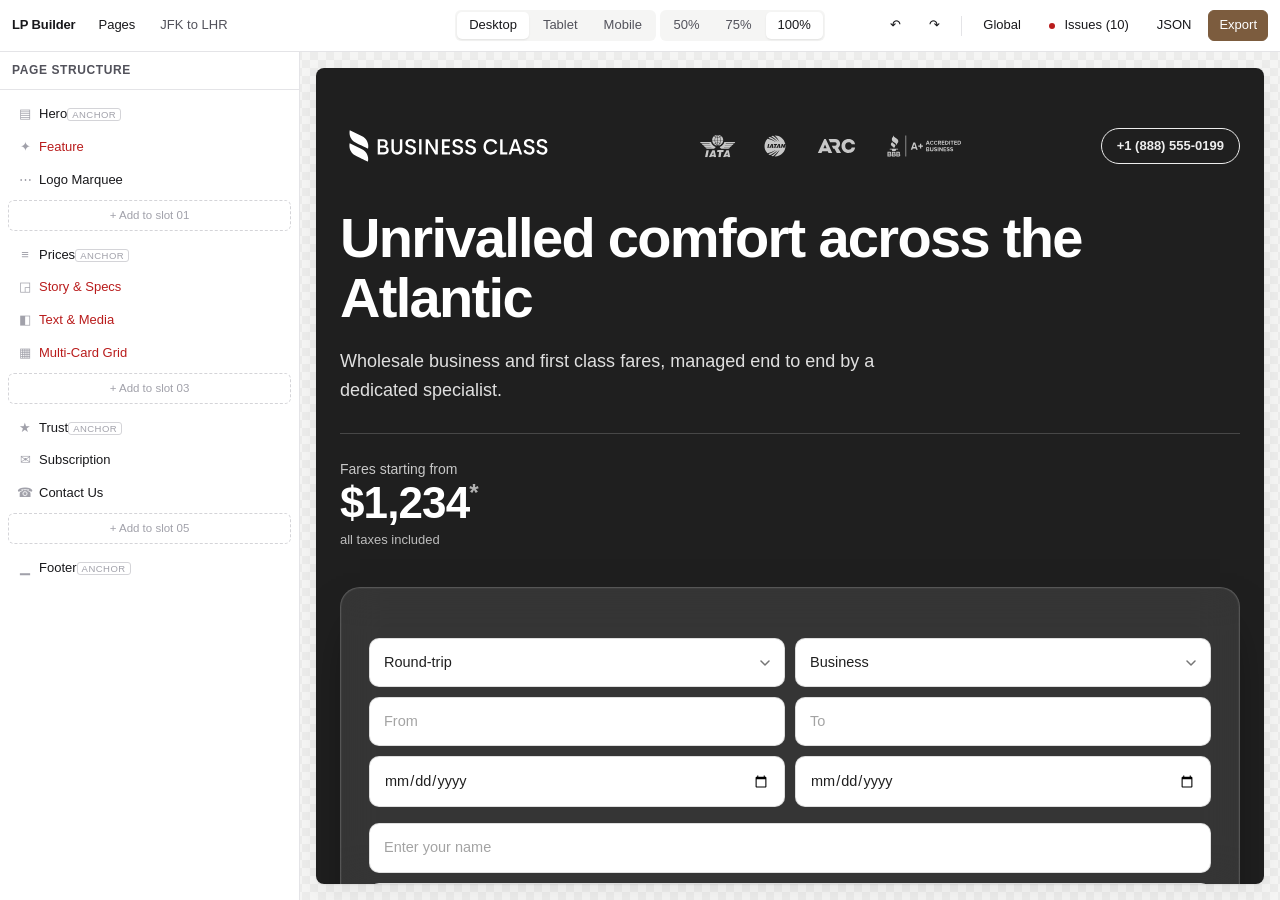
==== index.html @ ae012960 "Initial commit: Landing Page Builder Vanilla ESM landing-page editor and static exporter, rebuilt ph" ====
<!doctype html>
<html lang="en">
<head>
<meta charset="utf-8">
<meta name="viewport" content="width=device-width,initial-scale=1">
<title>Landing Page Builder</title>
<link rel="stylesheet" href="src/admin.css">
</head>
<body>
<div id="app" class="app">
  <header class="topbar">
    <div class="tb-left">
      <span class="brand">LP&nbsp;Builder</span>
      <button class="btn btn-ghost" id="btn-pages">Pages</button>
      <span class="page-name" id="page-name" title="Page settings"></span>
    </div>
    <div class="tb-center">
      <div class="seg" id="viewport-seg" role="group" aria-label="Viewport">
        <button data-vp="desktop" class="on">Desktop</button>
        <button data-vp="tablet">Tablet</button>
        <button data-vp="mobile">Mobile</button>
      </div>
      <div class="seg" id="zoom-seg" role="group" aria-label="Zoom">
        <button data-zoom="50">50%</button>
        <button data-zoom="75">75%</button>
        <button data-zoom="100" class="on">100%</button>
      </div>
    </div>
    <div class="tb-right">
      <button class="btn btn-ghost" id="btn-undo" title="Undo (Cmd/Ctrl+Z)">&#8630;</button>
      <button class="btn btn-ghost" id="btn-redo" title="Redo (Cmd/Ctrl+Shift+Z)">&#8631;</button>
      <span class="sep"></span>
      <button class="btn btn-ghost" id="btn-globals" title="Site-wide content">Global</button>
      <button class="btn btn-ghost" id="btn-issues"><span id="issues-dot" class="dot"></span>Issues</button>
      <button class="btn btn-ghost" id="btn-json">JSON</button>
      <button class="btn btn-primary" id="btn-export">Export</button>
    </div>
  </header>

  <main class="workspace">
    <aside class="panel panel-side">
      <div class="panel-head">
        <button class="panel-back" id="btn-panel-back" type="button" hidden aria-label="Back to page structure">&#8592;</button>
        <span id="panel-title">Page structure</span>
      </div>
      <div class="panel-body" id="outline"></div>
      <div class="panel-body" id="inspector" hidden></div>
    </aside>

    <section class="stage" id="stage">
      <div class="stage-inner">
        <iframe id="preview" title="Preview" sandbox="allow-scripts allow-same-origin"></iframe>
      </div>
    </section>
  </main>
</div>

<div class="modal-root" id="modal-root" hidden></div>
<div class="toast-root" id="toast-root"></div>
<script type="module" src="src/main.js"></script>
</body>
</html>
---- src/admin.css ----
:root{
  --bg:#f5f5f4; --panel:#fff; --ink:#18181b; --ink-2:#52525b; --ink-3:#a1a1aa;
  --line:#e4e4e7; --line-2:#d4d4d8; --accent:#7c5c3e; --accent-ink:#fff;
  --danger:#b91c1c; --warn:#b45309; --ok:#15803d; --sand:#f7f2ee;
  --r:8px; --r-sm:6px; --shadow:0 1px 2px rgba(0,0,0,.06),0 8px 24px rgba(0,0,0,.06);
  --topbar-h:52px;
}
*{box-sizing:border-box}
html,body{height:100%}
body{margin:0;background:var(--bg);color:var(--ink);
  font:13px/1.45 -apple-system,BlinkMacSystemFont,"Segoe UI",Inter,Roboto,sans-serif;
  -webkit-font-smoothing:antialiased}
button,input,select,textarea{font:inherit;color:inherit}
.app{display:flex;flex-direction:column;height:100vh;overflow:hidden}

/* ---------- topbar ---------- */
.topbar{height:var(--topbar-h);flex:0 0 auto;display:flex;align-items:center;gap:8px;
  padding:0 12px;background:var(--panel);border-bottom:1px solid var(--line)}
.tb-left,.tb-right{display:flex;align-items:center;gap:6px;flex:1;min-width:0}
.tb-right{justify-content:flex-end}
.tb-center{flex:0 0 auto}
.brand{font-weight:650;letter-spacing:-.01em;margin-right:6px;white-space:nowrap}
.page-name{color:var(--ink-2);padding:3px 8px;border-radius:var(--r-sm);cursor:pointer;
  overflow:hidden;text-overflow:ellipsis;white-space:nowrap}
.page-name:hover{background:var(--bg)}
.sep{width:1px;height:20px;background:var(--line);margin:0 4px}

.btn{border:1px solid var(--line-2);background:var(--panel);border-radius:var(--r-sm);
  padding:5px 10px;cursor:pointer;white-space:nowrap;transition:background .12s,border-color .12s}
.btn:hover{background:var(--bg)}
.btn:active{transform:translateY(.5px)}
.btn[disabled]{opacity:.4;cursor:default;pointer-events:none}
.btn-ghost{border-color:transparent;background:transparent}
.btn-ghost:hover{background:var(--bg)}
.btn-primary{background:var(--accent);border-color:var(--accent);color:var(--accent-ink)}
.btn-primary:hover{filter:brightness(1.08);background:var(--accent)}
.btn-sm{padding:3px 8px;font-size:12px}
.btn-danger{color:var(--danger)}
.dot{display:none;width:6px;height:6px;border-radius:50%;background:var(--danger);margin-right:6px}
.dot.on{display:inline-block}

.seg{display:inline-flex;background:var(--bg);border-radius:var(--r-sm);padding:2px;gap:2px}
.seg button{border:0;background:transparent;padding:4px 12px;border-radius:5px;cursor:pointer;color:var(--ink-2)}
.seg button.on{background:var(--panel);color:var(--ink);box-shadow:0 1px 2px rgba(0,0,0,.08)}

/* ---------- workspace ---------- */
.workspace{flex:1;display:flex;min-height:0}
.panel{flex:0 0 auto;background:var(--panel);display:flex;flex-direction:column;min-height:0}
.panel-side{width:300px;border-right:1px solid var(--line)}
.panel-head{flex:0 0 auto;display:flex;align-items:center;gap:6px;
  padding:10px 12px;border-bottom:1px solid var(--line);font-weight:600;font-size:12px;
  text-transform:uppercase;letter-spacing:.05em;color:var(--ink-2)}
.panel-back{flex:0 0 auto;border:0;background:transparent;cursor:pointer;font-size:15px;
  line-height:1;color:var(--ink-2);padding:2px 4px;margin:-2px 0;border-radius:6px}
.panel-back:hover{background:var(--bg);color:var(--ink)}
.panel-body{flex:1;overflow:auto;padding:8px}

.stage{flex:1;min-width:0;display:flex;align-items:stretch;justify-content:center;
  padding:16px;overflow:auto;background:
  repeating-conic-gradient(#ececeb 0% 25%, #f5f5f4 0% 50%) 50%/16px 16px}
.stage-inner{width:100%;display:flex;justify-content:center}
#preview{width:100%;height:100%;border:0;background:#fff;border-radius:var(--r);
  box-shadow:var(--shadow);transition:width .18s ease,transform .18s ease;
  transform-origin:top center}
.stage[data-vp="tablet"] #preview{width:820px}
.stage[data-vp="mobile"] #preview{width:390px}
/* Zoom scales the rendered frame only — the iframe's own width is untouched, so it keeps
   thinking it's exactly as wide as the active viewport (desktop/tablet/mobile) and renders
   the same breakpoint. This is a magnifying glass over the page, not a resize of it. */
.stage[data-zoom="75"] #preview{transform:scale(.75)}
.stage[data-zoom="50"] #preview{transform:scale(.5)}

/* ---------- outline ---------- */
.ol-group{margin:2px 0 8px}
.ol-label{font-size:10.5px;text-transform:uppercase;letter-spacing:.06em;color:var(--ink-3);
  padding:6px 8px 2px}
.ol-item{display:flex;align-items:center;gap:6px;padding:6px 8px;border-radius:var(--r-sm);
  cursor:pointer;user-select:none;border:1px solid transparent}
.ol-item:hover{background:var(--bg)}
.ol-item.sel{background:var(--sand);border-color:#e6d9cd}
.ol-item.invalid .ol-name{color:var(--danger)}
.ol-item.hidden-sec .ol-name{opacity:.45;text-decoration:line-through}
.ol-item.drag-over{border-top:2px solid var(--accent)}
.ol-item.dragging{opacity:.35}
.ol-icon{width:16px;text-align:center;color:var(--ink-3);flex:0 0 auto}
.ol-name{flex:1;min-width:0;overflow:hidden;text-overflow:ellipsis;white-space:nowrap}
.ol-badge{font-size:9.5px;text-transform:uppercase;letter-spacing:.05em;color:var(--ink-3);
  border:1px solid var(--line-2);border-radius:3px;padding:0 4px}
.ol-actions{display:none;gap:2px}
.ol-item:hover .ol-actions,.ol-item.sel .ol-actions{display:flex}
.ol-actions button{border:0;background:transparent;cursor:pointer;color:var(--ink-3);
  padding:1px 4px;border-radius:4px;line-height:1}
.ol-actions button:hover{background:var(--line);color:var(--ink)}
.ol-slot{margin:2px 0;padding:5px 8px;border:1px dashed var(--line-2);border-radius:var(--r-sm);
  color:var(--ink-3);font-size:11.5px;cursor:pointer;text-align:center}
.ol-slot:hover{border-color:var(--accent);color:var(--accent);background:var(--sand)}
.ol-slot.drag-over{border-color:var(--accent);background:var(--sand)}

/* ---------- inspector ---------- */
.insp-empty{padding:24px 12px;text-align:center;color:var(--ink-3);line-height:1.6}
.fs{border:0;margin:0 0 4px;padding:0}
.fs-head{display:flex;align-items:center;gap:6px;width:100%;background:transparent;border:0;
  padding:8px 6px;cursor:pointer;font-weight:600;font-size:11.5px;text-transform:uppercase;
  letter-spacing:.05em;color:var(--ink-2);border-top:1px solid var(--line)}
.fs:first-child .fs-head{border-top:0}
.fs-head .chev{transition:transform .15s;color:var(--ink-3)}
.fs[data-open="false"] .chev{transform:rotate(-90deg)}
.fs[data-open="false"] .fs-body{display:none}
.fs-body{padding:2px 6px 10px}

.f{margin-bottom:10px}
.f-label{display:flex;align-items:center;gap:5px;margin-bottom:4px;color:var(--ink-2);font-size:12px}
.f-label .req{color:var(--danger)}
.f-help{color:var(--ink-3);font-size:11px;margin-top:3px;line-height:1.4}
.f-err{color:var(--danger);font-size:11px;margin-top:3px}
.f.has-err input,.f.has-err textarea,.f.has-err .rt-editor{border-color:var(--danger)}
.inp{width:100%;border:1px solid var(--line-2);border-radius:var(--r-sm);padding:5px 8px;
  background:var(--panel);outline:0}
.inp:focus{border-color:var(--accent);box-shadow:0 0 0 3px rgba(124,92,62,.12)}
textarea.inp{resize:vertical;min-height:60px}
.affix-field{display:flex;align-items:stretch;border:1px solid var(--line-2);border-radius:var(--r-sm);
  background:var(--panel);overflow:hidden}
.affix-field:focus-within{border-color:var(--accent);box-shadow:0 0 0 3px rgba(124,92,62,.12)}
.affix-field .affix{flex:0 0 auto;display:flex;align-items:center;padding:0 9px;background:var(--bg);
  color:var(--ink-3);font-size:12.5px;border-right:1px solid var(--line-2)}
.affix-field input{flex:1;min-width:0;border:0;border-radius:0;padding:5px 8px;background:transparent;
  outline:0;font:inherit;color:inherit}
.f-row{display:flex;gap:6px;align-items:center}
.f-inline{display:flex;align-items:center;justify-content:space-between;gap:8px}

.sw{position:relative;width:34px;height:20px;flex:0 0 auto}
.sw input{position:absolute;inset:0;opacity:0;margin:0;cursor:pointer;z-index:1}
.sw i{position:absolute;inset:0;background:var(--line-2);border-radius:10px;transition:.15s}
.sw i::after{content:"";position:absolute;top:2px;left:2px;width:16px;height:16px;border-radius:50%;
  background:#fff;transition:.15s;box-shadow:0 1px 2px rgba(0,0,0,.25)}
.sw input:checked + i{background:var(--accent)}
.sw input:checked + i::after{transform:translateX(14px)}

.seg-f{display:flex;background:var(--bg);border-radius:var(--r-sm);padding:2px;gap:2px}
.seg-f button{flex:1;border:0;background:transparent;padding:4px 6px;border-radius:5px;cursor:pointer;
  color:var(--ink-2);font-size:12px;white-space:nowrap;overflow:hidden;text-overflow:ellipsis}
.seg-f button.on{background:var(--panel);color:var(--ink);box-shadow:0 1px 2px rgba(0,0,0,.08)}

.color-f{display:flex;align-items:center;gap:6px}
.color-sw{width:26px;height:26px;border-radius:var(--r-sm);border:1px solid var(--line-2);
  cursor:pointer;flex:0 0 auto;background-image:
  linear-gradient(45deg,#ddd 25%,transparent 25%,transparent 75%,#ddd 75%),
  linear-gradient(45deg,#ddd 25%,transparent 25%,transparent 75%,#ddd 75%);
  background-size:10px 10px;background-position:0 0,5px 5px;position:relative;overflow:hidden}
.color-sw span{position:absolute;inset:0}
.color-presets{display:flex;gap:4px;margin-top:5px;flex-wrap:wrap}
.color-presets button{width:20px;height:20px;border-radius:4px;border:1px solid var(--line-2);cursor:pointer}
.color-presets button.on{outline:2px solid var(--accent);outline-offset:1px}
.alpha-row{display:flex;align-items:center;gap:6px;margin-top:5px}
.alpha-row input[type=range]{flex:1}

.img-f{border:1px dashed var(--line-2);border-radius:var(--r);padding:8px;text-align:center;
  background:var(--bg);cursor:pointer}
.img-f:hover{border-color:var(--accent)}
.img-f.has{padding:6px;background:var(--panel);cursor:default}
.img-f img{max-width:100%;max-height:120px;border-radius:var(--r-sm);display:block;margin:0 auto}
.img-meta{display:flex;align-items:center;justify-content:space-between;gap:6px;margin-top:6px;
  font-size:11px;color:var(--ink-3)}
.img-hint{color:var(--ink-3);font-size:11px;margin-top:4px}

.rep{border:1px solid var(--line);border-radius:var(--r);overflow:hidden}
.rep-item{border-bottom:1px solid var(--line)}
.rep-item:last-child{border-bottom:0}
.rep-head{display:flex;align-items:center;gap:6px;padding:6px 8px;background:var(--bg);cursor:pointer}
.rep-head .chev{color:var(--ink-3);transition:transform .15s}
.rep-item[data-open="false"] .chev{transform:rotate(-90deg)}
.rep-item[data-open="false"] .rep-body{display:none}
.rep-title{flex:1;min-width:0;overflow:hidden;text-overflow:ellipsis;white-space:nowrap;font-size:12px}
.rep-item.invalid .rep-title{color:var(--danger)}
.rep-body{padding:8px}
.rep-tools{display:flex;gap:2px}
.rep-tools button{border:0;background:transparent;cursor:pointer;color:var(--ink-3);padding:1px 4px;
  border-radius:4px;line-height:1}
.rep-tools button:hover{background:var(--line-2);color:var(--ink)}
.rep-foot{display:flex;gap:6px;padding:6px 8px;background:var(--bg);border-top:1px solid var(--line)}

/* ---------- rich text ---------- */
.rt{border:1px solid var(--line-2);border-radius:var(--r-sm);overflow:hidden}
.rt-bar{display:flex;flex-wrap:wrap;gap:1px;padding:3px;background:var(--bg);border-bottom:1px solid var(--line)}
.rt-bar button{border:0;background:transparent;cursor:pointer;min-width:24px;height:22px;
  border-radius:4px;color:var(--ink-2);font-size:12px;line-height:1;padding:0 5px}
.rt-bar button:hover{background:var(--line)}
.rt-bar button.on{background:var(--line-2);color:var(--ink)}
.rt-bar .rt-color{position:relative;overflow:hidden;width:26px}
.rt-bar .rt-color input{position:absolute;inset:0;opacity:0;cursor:pointer}
.rt-affix{display:inline-flex;align-items:center;padding:0 7px;height:22px;border-radius:4px;
  background:var(--sand);color:var(--accent);font-size:12px;font-weight:650}
.rt-affix-suffix{margin-left:auto}
.rt-editor{padding:6px 8px;min-height:44px;outline:0;background:var(--panel);
  border:1px solid transparent;border-radius:0 0 var(--r-sm) var(--r-sm)}
.rt-editor:focus{box-shadow:inset 0 0 0 2px rgba(124,92,62,.12)}
.rt-editor ul,.rt-editor ol{margin:4px 0;padding-left:20px}
.rt-editor p{margin:0 0 6px}
.rt-editor a{color:#2563eb;text-decoration:underline}

/* ---------- modal / library / toast ---------- */
.modal-root[hidden]{display:none}
.modal-root{position:fixed;inset:0;z-index:50;display:flex;align-items:center;justify-content:center;
  background:rgba(24,24,27,.45);padding:24px}
.modal{background:var(--panel);border-radius:12px;box-shadow:var(--shadow);max-width:min(940px,100%);
  width:100%;max-height:100%;display:flex;flex-direction:column;overflow:hidden}
.modal.narrow{max-width:520px}
.modal-head{display:flex;align-items:center;justify-content:space-between;gap:12px;
  padding:14px 16px;border-bottom:1px solid var(--line)}
.modal-head h2{margin:0;font-size:15px}
.modal-body{padding:16px;overflow:auto}
.modal-foot{display:flex;justify-content:flex-end;gap:8px;padding:12px 16px;border-top:1px solid var(--line)}
.x{border:0;background:transparent;font-size:18px;cursor:pointer;color:var(--ink-3);line-height:1}

.cards{display:grid;grid-template-columns:repeat(auto-fill,minmax(200px,1fr));gap:10px}
.card{border:1px solid var(--line);border-radius:var(--r);padding:12px;cursor:pointer;background:var(--panel);
  text-align:left;transition:border-color .12s,box-shadow .12s}
.card:hover{border-color:var(--accent);box-shadow:var(--shadow)}
.card h4{margin:0 0 4px;font-size:13px}
.card p{margin:0;color:var(--ink-3);font-size:11.5px;line-height:1.45}
.card .thumb{height:74px;border-radius:var(--r-sm);background:var(--sand);margin-bottom:8px;
  display:flex;align-items:center;justify-content:center;color:#c3ac95;font-size:22px}
.lib-group-title{font-size:11px;text-transform:uppercase;letter-spacing:.06em;color:var(--ink-3);
  margin:14px 0 8px}
.lib-group-title:first-child{margin-top:0}

.issues{list-style:none;margin:0;padding:0}
.issues li{padding:8px 10px;border:1px solid var(--line);border-radius:var(--r-sm);margin-bottom:6px;
  cursor:pointer;display:flex;gap:8px;align-items:flex-start}
.issues li:hover{border-color:var(--accent);background:var(--sand)}
.issues .sev{font-size:10px;text-transform:uppercase;letter-spacing:.05em;padding:1px 5px;border-radius:3px;
  flex:0 0 auto;margin-top:1px}
.issues .sev.error{background:#fee2e2;color:var(--danger)}
.issues .sev.warn{background:#fef3c7;color:var(--warn)}
.issues .where{color:var(--ink-3);font-size:11px}
.empty-ok{color:var(--ok);text-align:center;padding:24px}

.toast-root{position:fixed;bottom:16px;left:50%;transform:translateX(-50%);z-index:60;
  display:flex;flex-direction:column;gap:6px;align-items:center;pointer-events:none}
.toast{background:var(--ink);color:#fff;padding:7px 14px;border-radius:var(--r);font-size:12.5px;
  box-shadow:var(--shadow);animation:tin .18s ease}
@keyframes tin{from{opacity:0;transform:translateY(6px)}}
.code{width:100%;min-height:340px;font:12px/1.5 ui-monospace,SFMono-Regular,Menlo,monospace;
  border:1px solid var(--line-2);border-radius:var(--r-sm);padding:10px;resize:vertical}
.pg-list{list-style:none;margin:0;padding:0}
.pg-list li{display:flex;align-items:center;gap:10px;padding:9px 10px;border:1px solid var(--line);
  border-radius:var(--r-sm);margin-bottom:6px;cursor:pointer}
.pg-list li:hover{border-color:var(--accent);background:var(--sand)}
.pg-list li.on{border-color:var(--accent);background:var(--sand)}
.pg-list .grow{flex:1;min-width:0}
.pg-list small{color:var(--ink-3)}

/* ---------- phase 3 additions ---------- */
.ol-slot{margin:3px 0 8px;padding:6px 8px;border:1px dashed var(--line-2);border-radius:var(--r-sm);
  color:var(--ink-3);font-size:11.5px;text-align:center;cursor:pointer;background:transparent}
.ol-slot:hover{border-color:var(--accent);color:var(--accent);background:var(--sand)}
.ol-item.hidden-sec .ol-name>span:first-child{opacity:.45;text-decoration:line-through}

.notice{display:flex;flex-direction:column;gap:8px;align-items:flex-start;background:var(--sand);
  border:1px solid #e6d9cd;border-radius:var(--r);padding:10px;margin-bottom:10px;
  color:var(--ink-2);font-size:12px;line-height:1.45}

.empty{color:var(--ink-3);text-align:center;padding:28px 16px;line-height:1.5}
.f-note{color:var(--ink-2);background:var(--bg);border-radius:var(--r-sm);padding:8px 10px;
  font-size:11.5px;line-height:1.45}
.f-out{min-width:40px;text-align:right;color:var(--ink-3);font-size:11.5px}
.mono{font-family:ui-monospace,SFMono-Regular,Menlo,monospace;font-size:11.5px}
.rep-empty{padding:10px;color:var(--ink-3);text-align:center}
.img-alt{margin-top:8px;text-align:left}
.img-drop{color:var(--ink-3);padding:10px 0}
.img-f.drag{border-color:var(--accent);background:var(--sand)}

.lib-grid{display:grid;grid-template-columns:repeat(2,1fr);gap:8px;margin-bottom:14px}
.lib-card{display:flex;flex-direction:column;gap:3px;align-items:flex-start;text-align:left;
  border:1px solid var(--line);border-radius:var(--r);padding:10px;background:var(--panel);
  cursor:pointer;min-height:92px}
.lib-card:hover{border-color:var(--accent);background:var(--sand)}
.lib-card.off{opacity:.5;cursor:default}
.lib-icon{font-size:16px;color:var(--ink-3)}
.lib-name{font-weight:600}
.lib-desc{color:var(--ink-3);font-size:11px;line-height:1.4}

.gtabs{display:flex;gap:4px;margin-bottom:12px;flex-wrap:wrap}
.gtabs button{border:1px solid var(--line-2);background:var(--panel);border-radius:var(--r-pill,999px);
  padding:4px 12px;cursor:pointer;color:var(--ink-2);font-size:12px}
.gtabs button.on{background:var(--accent);border-color:var(--accent);color:var(--accent-ink)}
.gpane{display:grid;gap:10px}
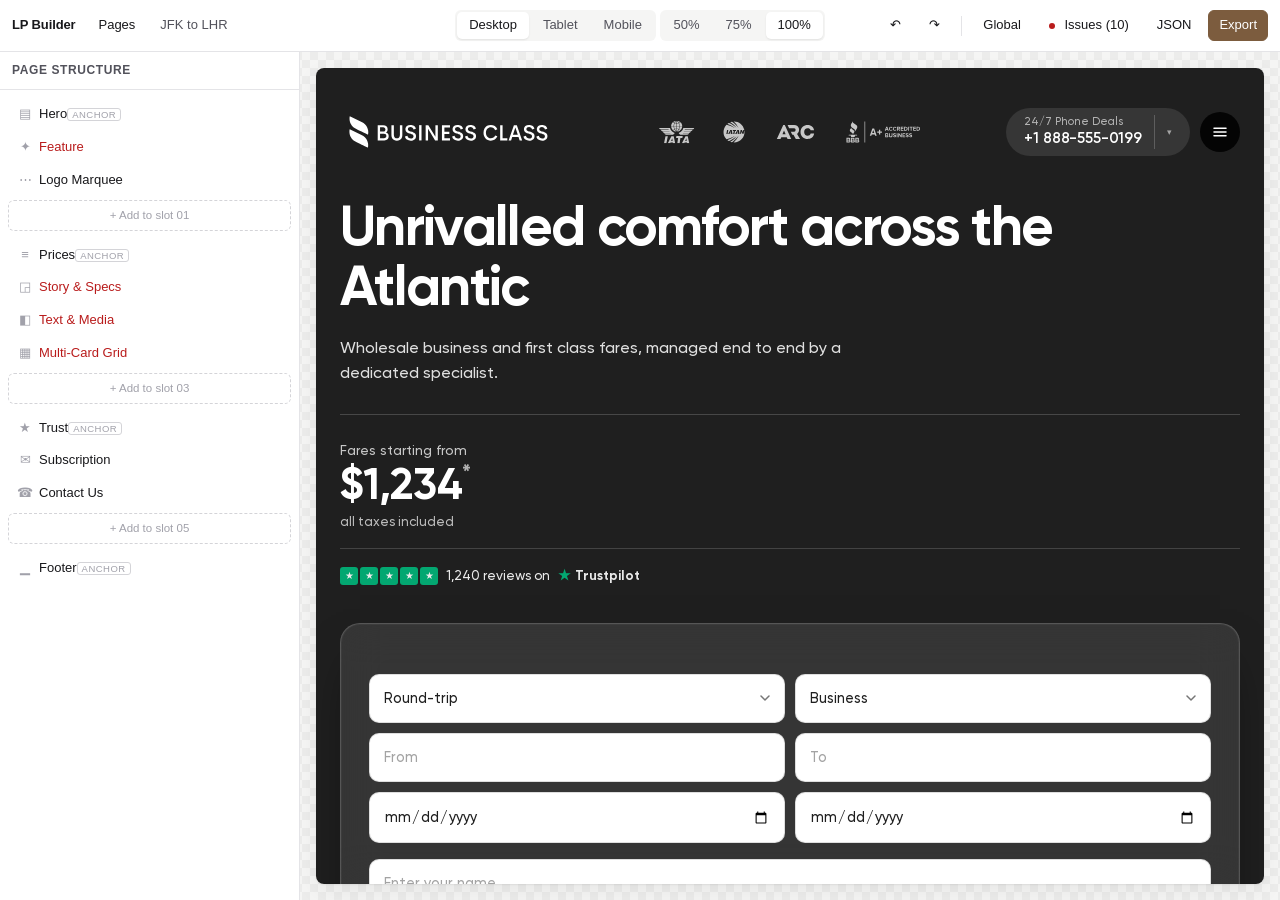
==== commit 0f997f6c: "Emulate real browser zoom in the preview, redesign Hero header nav, tighten top padding - Preview zo" ====
--- a/index.html
+++ b/index.html
@@ -49,7 +49,9 @@
 
     <section class="stage" id="stage">
       <div class="stage-inner">
-        <iframe id="preview" title="Preview" sandbox="allow-scripts allow-same-origin"></iframe>
+        <div class="frame-shell">
+          <iframe id="preview" title="Preview" sandbox="allow-scripts allow-same-origin"></iframe>
+        </div>
       </div>
     </section>
   </main>
--- a/src/admin.css
+++ b/src/admin.css
@@ -59,16 +59,19 @@
   padding:16px;overflow:auto;background:
   repeating-conic-gradient(#ececeb 0% 25%, #f5f5f4 0% 50%) 50%/16px 16px}
 .stage-inner{width:100%;display:flex;justify-content:center}
-#preview{width:100%;height:100%;border:0;background:#fff;border-radius:var(--r);
-  box-shadow:var(--shadow);transition:width .18s ease,transform .18s ease;
-  transform-origin:top center}
-.stage[data-vp="tablet"] #preview{width:820px}
-.stage[data-vp="mobile"] #preview{width:390px}
-/* Zoom scales the rendered frame only — the iframe's own width is untouched, so it keeps
-   thinking it's exactly as wide as the active viewport (desktop/tablet/mobile) and renders
-   the same breakpoint. This is a magnifying glass over the page, not a resize of it. */
-.stage[data-zoom="75"] #preview{transform:scale(.75)}
-.stage[data-zoom="50"] #preview{transform:scale(.5)}
+/* The shell is what you actually see on screen — its size never changes with zoom, exactly
+   like a browser window doesn't shrink when you zoom out. Only the iframe inside it does:
+   at 50% zoom it's laid out at 2x the shell's size (so its own CSS pixels — and therefore
+   the viewport width the page's media queries see — stay the active breakpoint's real
+   width) and then scaled back down to fit, the same trick a real browser's zoom uses. */
+.frame-shell{width:100%;height:100%;overflow:hidden;border-radius:var(--r);
+  box-shadow:var(--shadow);transition:width .18s ease}
+.stage[data-vp="tablet"] .frame-shell{width:820px}
+.stage[data-vp="mobile"] .frame-shell{width:390px}
+#preview{width:100%;height:100%;border:0;background:#fff;
+  transition:width .18s ease,height .18s ease,transform .18s ease;transform-origin:top left}
+.stage[data-zoom="75"] #preview{width:133.3333%;height:133.3333%;transform:scale(.75)}
+.stage[data-zoom="50"] #preview{width:200%;height:200%;transform:scale(.5)}
 
 /* ---------- outline ---------- */
 .ol-group{margin:2px 0 8px}
@@ -180,14 +183,26 @@
 .rep-foot{display:flex;gap:6px;padding:6px 8px;background:var(--bg);border-top:1px solid var(--line)}
 
 /* ---------- rich text ---------- */
-.rt{border:1px solid var(--line-2);border-radius:var(--r-sm);overflow:hidden}
+.rt{position:relative;border:1px solid var(--line-2);border-radius:var(--r-sm);overflow:hidden}
+.rt.rt-pop-open{overflow:visible}
 .rt-bar{display:flex;flex-wrap:wrap;gap:1px;padding:3px;background:var(--bg);border-bottom:1px solid var(--line)}
 .rt-bar button{border:0;background:transparent;cursor:pointer;min-width:24px;height:22px;
   border-radius:4px;color:var(--ink-2);font-size:12px;line-height:1;padding:0 5px}
 .rt-bar button:hover{background:var(--line)}
 .rt-bar button.on{background:var(--line-2);color:var(--ink)}
-.rt-bar .rt-color{position:relative;overflow:hidden;width:26px}
-.rt-bar .rt-color input{position:absolute;inset:0;opacity:0;cursor:pointer}
+.rt-bar .rt-color{display:inline-flex;align-items:center;justify-content:center;width:24px;
+  height:22px;cursor:pointer}
+.rt-color-pop{position:absolute;z-index:50;background:var(--panel);border:1px solid var(--line-2);
+  border-radius:var(--r-sm);box-shadow:var(--shadow);padding:8px;display:flex;
+  flex-direction:column;gap:8px;width:168px}
+.rt-color-hex{width:100%;padding:5px 7px;border:1px solid var(--line-2);border-radius:4px;
+  font:inherit;font-size:12px;font-family:ui-monospace,monospace;text-transform:uppercase;
+  box-sizing:border-box}
+.rt-color-swatches{display:grid;grid-template-columns:repeat(5,1fr);gap:4px}
+.rt-color-swatches button{width:100%;aspect-ratio:1;border-radius:4px;
+  border:1px solid rgba(0,0,0,.12);cursor:pointer;padding:0}
+.rt-color-more{width:100%;height:24px;padding:0;border:1px solid var(--line-2);
+  border-radius:4px;cursor:pointer}
 .rt-affix{display:inline-flex;align-items:center;padding:0 7px;height:22px;border-radius:4px;
   background:var(--sand);color:var(--accent);font-size:12px;font-weight:650}
 .rt-affix-suffix{margin-left:auto}
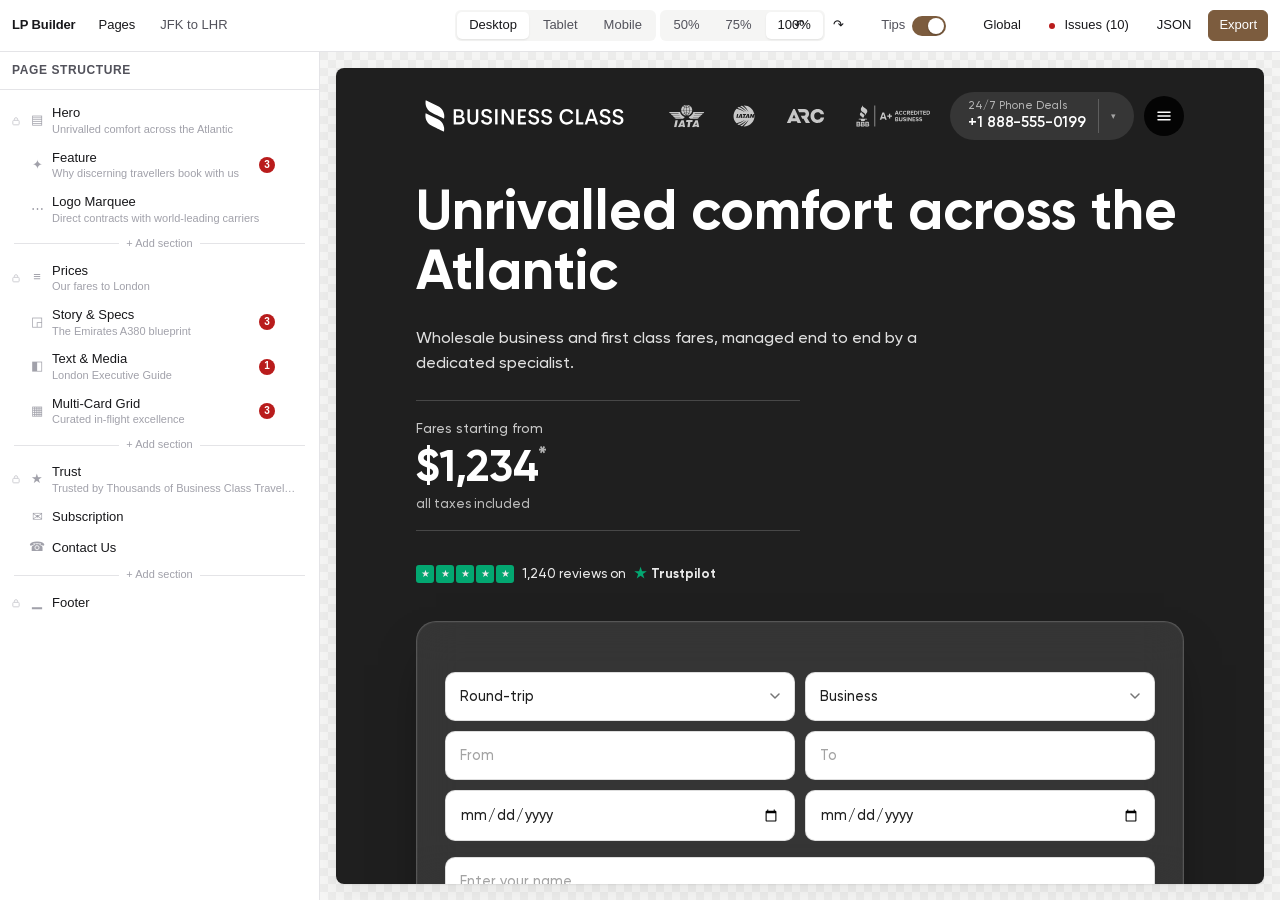
==== commit e54e5ec2: "Add a "Show tips" switch to the topbar Field help is written for someone's first week — "Digits and " ====
--- a/index.html
+++ b/index.html
@@ -29,6 +29,11 @@
     <div class="tb-right">
       <button class="btn btn-ghost" id="btn-undo" title="Undo (Cmd/Ctrl+Z)">&#8630;</button>
       <button class="btn btn-ghost" id="btn-redo" title="Redo (Cmd/Ctrl+Shift+Z)">&#8631;</button>
+      <span class="sep"></span>
+      <label class="tb-switch" title="Show the short explanations under fields">
+        <span>Tips</span>
+        <span class="sw"><input type="checkbox" id="tips-toggle"><i></i></span>
+      </label>
       <span class="sep"></span>
       <button class="btn btn-ghost" id="btn-globals" title="Site-wide content">Global</button>
       <button class="btn btn-ghost" id="btn-issues"><span id="issues-dot" class="dot"></span>Issues</button>
--- a/src/admin.css
+++ b/src/admin.css
@@ -24,6 +24,11 @@
   overflow:hidden;text-overflow:ellipsis;white-space:nowrap}
 .page-name:hover{background:var(--bg)}
 .sep{width:1px;height:20px;background:var(--line);margin:0 4px}
+.tb-switch{display:flex;align-items:center;gap:7px;padding:3px 6px;border-radius:var(--r-sm);
+  color:var(--ink-2);cursor:pointer;user-select:none;white-space:nowrap}
+.tb-switch:hover{background:var(--bg)}
+/* Set on <html> rather than #app: modals carrying help text render outside the app element. */
+html[data-tips="off"] .f-tip{display:none}
 
 .btn{border:1px solid var(--line-2);background:var(--panel);border-radius:var(--r-sm);
   padding:5px 10px;cursor:pointer;white-space:nowrap;transition:background .12s,border-color .12s}
@@ -46,7 +51,9 @@
 /* ---------- workspace ---------- */
 .workspace{flex:1;display:flex;min-height:0}
 .panel{flex:0 0 auto;background:var(--panel);display:flex;flex-direction:column;min-height:0}
-.panel-side{width:300px;border-right:1px solid var(--line)}
+/* 20px wider than before: the settings panel now holds nested repeater rows (a price row is
+   eleven fields deep) and swatch rows, and 300px made both wrap. */
+.panel-side{width:320px;border-right:1px solid var(--line)}
 .panel-head{flex:0 0 auto;display:flex;align-items:center;gap:6px;
   padding:10px 12px;border-bottom:1px solid var(--line);font-weight:600;font-size:12px;
   text-transform:uppercase;letter-spacing:.05em;color:var(--ink-2)}
@@ -73,31 +80,65 @@
 .stage[data-zoom="75"] #preview{width:133.3333%;height:133.3333%;transform:scale(.75)}
 .stage[data-zoom="50"] #preview{width:200%;height:200%;transform:scale(.5)}
 
-/* ---------- outline ---------- */
-.ol-group{margin:2px 0 8px}
-.ol-label{font-size:10.5px;text-transform:uppercase;letter-spacing:.06em;color:var(--ink-3);
-  padding:6px 8px 2px}
-.ol-item{display:flex;align-items:center;gap:6px;padding:6px 8px;border-radius:var(--r-sm);
-  cursor:pointer;user-select:none;border:1px solid transparent}
+/* ---------- page structure ---------- */
+/* Quiet at rest: one row per section, the reorder grip and the actions button fading in
+   under the pointer. A list of sections should read as the page, not as a control panel. */
+.ol-item{position:relative;display:flex;align-items:center;gap:7px;
+  padding:6px 4px 6px 2px;border-radius:var(--r-sm);cursor:pointer;user-select:none}
 .ol-item:hover{background:var(--bg)}
-.ol-item.sel{background:var(--sand);border-color:#e6d9cd}
-.ol-item.invalid .ol-name{color:var(--danger)}
-.ol-item.hidden-sec .ol-name{opacity:.45;text-decoration:line-through}
-.ol-item.drag-over{border-top:2px solid var(--accent)}
-.ol-item.dragging{opacity:.35}
-.ol-icon{width:16px;text-align:center;color:var(--ink-3);flex:0 0 auto}
-.ol-name{flex:1;min-width:0;overflow:hidden;text-overflow:ellipsis;white-space:nowrap}
-.ol-badge{font-size:9.5px;text-transform:uppercase;letter-spacing:.05em;color:var(--ink-3);
-  border:1px solid var(--line-2);border-radius:3px;padding:0 4px}
-.ol-actions{display:none;gap:2px}
-.ol-item:hover .ol-actions,.ol-item.sel .ol-actions{display:flex}
-.ol-actions button{border:0;background:transparent;cursor:pointer;color:var(--ink-3);
-  padding:1px 4px;border-radius:4px;line-height:1}
-.ol-actions button:hover{background:var(--line);color:var(--ink)}
-.ol-slot{margin:2px 0;padding:5px 8px;border:1px dashed var(--line-2);border-radius:var(--r-sm);
-  color:var(--ink-3);font-size:11.5px;cursor:pointer;text-align:center}
-.ol-slot:hover{border-color:var(--accent);color:var(--accent);background:var(--sand)}
-.ol-slot.drag-over{border-color:var(--accent);background:var(--sand)}
+.ol-item.sel{background:var(--sand)}
+
+.ol-grip{flex:0 0 12px;text-align:center;line-height:1;font-size:11px;cursor:grab;
+  color:transparent;transition:color .12s}
+.ol-item:hover .ol-grip{color:var(--line-2)}
+.ol-pin,.ol-item:hover .ol-pin{display:flex;align-items:center;justify-content:center;
+  color:var(--ink-3);cursor:default;opacity:.5}
+
+.ol-icon{flex:0 0 16px;text-align:center;color:var(--ink-3)}
+.ol-text{flex:1;min-width:0}
+.ol-title,.ol-sub{overflow:hidden;text-overflow:ellipsis;white-space:nowrap}
+.ol-title{line-height:1.35}
+.ol-sub{color:var(--ink-3);font-size:11px;line-height:1.35}
+.ol-item.is-hidden .ol-title{color:var(--ink-3);text-decoration:line-through}
+.ol-item.is-hidden .ol-icon,.ol-item.is-hidden .ol-sub{opacity:.5}
+
+.ol-flags{flex:0 0 auto;display:flex;align-items:center;gap:5px;color:var(--ink-3)}
+/* A count, not a colour wash: "3 things to fix here" is actionable, a red name is not. */
+.ol-count{min-width:16px;height:16px;padding:0 4px;border-radius:8px;font-size:10px;
+  font-weight:650;display:inline-flex;align-items:center;justify-content:center}
+.ol-count.blocking{background:var(--danger);color:#fff}
+.ol-count.minor{background:#fdf0d8;color:var(--warn)}
+
+.ol-more{flex:0 0 auto;visibility:hidden;border:0;background:transparent;cursor:pointer;
+  color:var(--ink-3);padding:1px 5px;border-radius:5px;line-height:1;font-size:15px}
+.ol-item:hover .ol-more,.ol-item.sel .ol-more{visibility:visible}
+.ol-more:hover{background:var(--line);color:var(--ink)}
+
+.ol-item.dragging{opacity:.4}
+.ol-item.drop-before{box-shadow:inset 0 2px 0 var(--accent)}
+.ol-item.drop-after{box-shadow:inset 0 -2px 0 var(--accent)}
+
+/* The insertion point doubles as the zone boundary — the only visible reason a section
+   cannot be dragged past a pinned one. Always labelled, never loud. */
+.ol-ins{position:relative;height:24px;display:flex;align-items:center;justify-content:center;
+  cursor:pointer}
+.ol-ins::before{content:"";position:absolute;left:6px;right:6px;height:1px;background:var(--line)}
+.ol-ins span{position:relative;background:var(--panel);padding:0 7px;font-size:11px;
+  color:var(--ink-3);transition:color .12s}
+.ol-ins:hover span,.ol-ins.drop-on span{color:var(--accent)}
+.ol-ins:hover::before,.ol-ins.drop-on::before{background:var(--accent)}
+.ol-ins.drop-on::before{height:2px}
+
+/* ---------- popup menu ---------- */
+.menu{position:fixed;z-index:60;min-width:176px;padding:4px;display:flex;flex-direction:column;
+  background:var(--panel);border:1px solid var(--line);border-radius:var(--r);box-shadow:var(--shadow)}
+.menu button{border:0;background:transparent;text-align:left;cursor:pointer;
+  padding:6px 10px;border-radius:5px;color:var(--ink);font-size:12.5px}
+.menu button:hover{background:var(--bg)}
+.menu button.danger{color:var(--danger)}
+.menu button.danger:hover{background:#fef2f2}
+.menu button[disabled]{opacity:.4;pointer-events:none}
+.menu-sep{height:1px;background:var(--line);margin:4px 6px}
 
 /* ---------- inspector ---------- */
 .insp-empty{padding:24px 12px;text-align:center;color:var(--ink-3);line-height:1.6}
@@ -151,9 +192,16 @@
   linear-gradient(45deg,#ddd 25%,transparent 25%,transparent 75%,#ddd 75%);
   background-size:10px 10px;background-position:0 0,5px 5px;position:relative;overflow:hidden}
 .color-sw span{position:absolute;inset:0}
-.color-presets{display:flex;gap:4px;margin-top:5px;flex-wrap:wrap}
-.color-presets button{width:20px;height:20px;border-radius:4px;border:1px solid var(--line-2);cursor:pointer}
+.color-presets{display:flex;gap:5px;flex-wrap:wrap}
+.color-presets button{width:24px;height:24px;border-radius:5px;border:1px solid var(--line-2);cursor:pointer}
 .color-presets button.on{outline:2px solid var(--accent);outline-offset:1px}
+.color-disc>summary{list-style:none;cursor:pointer;color:var(--ink-3);font-size:11px;
+  margin-top:6px;user-select:none;width:max-content}
+.color-disc>summary::-webkit-details-marker{display:none}
+.color-disc>summary::before{content:"▸";display:inline-block;margin-right:5px}
+.color-disc[open]>summary::before{content:"▾"}
+.color-disc>summary:hover{color:var(--ink-2)}
+.color-custom{margin-top:5px}
 .alpha-row{display:flex;align-items:center;gap:6px;margin-top:5px}
 .alpha-row input[type=range]{flex:1}
 
@@ -185,10 +233,16 @@
 /* ---------- rich text ---------- */
 .rt{position:relative;border:1px solid var(--line-2);border-radius:var(--r-sm);overflow:hidden}
 .rt.rt-pop-open{overflow:visible}
-.rt-bar{display:flex;flex-wrap:wrap;gap:1px;padding:3px;background:var(--bg);border-bottom:1px solid var(--line)}
+/* The toolbar stays in place — a formattable field should look formattable — but recedes
+   until the field is being used. Four filled grey bands in one group was the toolbars
+   shouting over the words they belong to. */
+.rt-bar{display:flex;flex-wrap:wrap;gap:1px;padding:3px;background:transparent;
+  border-bottom:1px solid var(--line)}
+.rt:focus-within .rt-bar{background:var(--bg)}
 .rt-bar button{border:0;background:transparent;cursor:pointer;min-width:24px;height:22px;
-  border-radius:4px;color:var(--ink-2);font-size:12px;line-height:1;padding:0 5px}
-.rt-bar button:hover{background:var(--line)}
+  border-radius:4px;color:var(--ink-3);font-size:12px;line-height:1;padding:0 5px}
+.rt:focus-within .rt-bar button{color:var(--ink-2)}
+.rt-bar button:hover{background:var(--line);color:var(--ink-2)}
 .rt-bar button.on{background:var(--line-2);color:var(--ink)}
 .rt-bar .rt-color{display:inline-flex;align-items:center;justify-content:center;width:24px;
   height:22px;cursor:pointer}
@@ -265,19 +319,20 @@
 .pg-list .grow{flex:1;min-width:0}
 .pg-list small{color:var(--ink-3)}
 
-/* ---------- phase 3 additions ---------- */
-.ol-slot{margin:3px 0 8px;padding:6px 8px;border:1px dashed var(--line-2);border-radius:var(--r-sm);
-  color:var(--ink-3);font-size:11.5px;text-align:center;cursor:pointer;background:transparent}
-.ol-slot:hover{border-color:var(--accent);color:var(--accent);background:var(--sand)}
-.ol-item.hidden-sec .ol-name>span:first-child{opacity:.45;text-decoration:line-through}
+.btn-destructive{background:var(--danger);border-color:var(--danger);color:#fff}
+.btn-destructive:hover{background:var(--danger);filter:brightness(1.1)}
+.confirm-detail{margin:0 0 8px;color:var(--ink-2)}
 
 .notice{display:flex;flex-direction:column;gap:8px;align-items:flex-start;background:var(--sand);
-  border:1px solid #e6d9cd;border-radius:var(--r);padding:10px;margin-bottom:10px;
+  border:1px solid #e6d9cd;border-radius:var(--r);padding:10px;margin:2px 0 10px;
   color:var(--ink-2);font-size:12px;line-height:1.45}
+.notice-sub{color:var(--ink-3);margin-top:-4px}
 
 .empty{color:var(--ink-3);text-align:center;padding:28px 16px;line-height:1.5}
-.f-note{color:var(--ink-2);background:var(--bg);border-radius:var(--r-sm);padding:8px 10px;
-  font-size:11.5px;line-height:1.45}
+/* A note explains; it is not something to fill in. A filled box the same size and colour as
+   an input said otherwise, so it is a rule and quiet text instead. */
+.f-note{color:var(--ink-3);border-left:2px solid var(--line-2);padding:1px 0 1px 9px;
+  margin:2px 0 12px;font-size:11.5px;line-height:1.5}
 .f-out{min-width:40px;text-align:right;color:var(--ink-3);font-size:11.5px}
 .mono{font-family:ui-monospace,SFMono-Regular,Menlo,monospace;font-size:11.5px}
 .rep-empty{padding:10px;color:var(--ink-3);text-align:center}
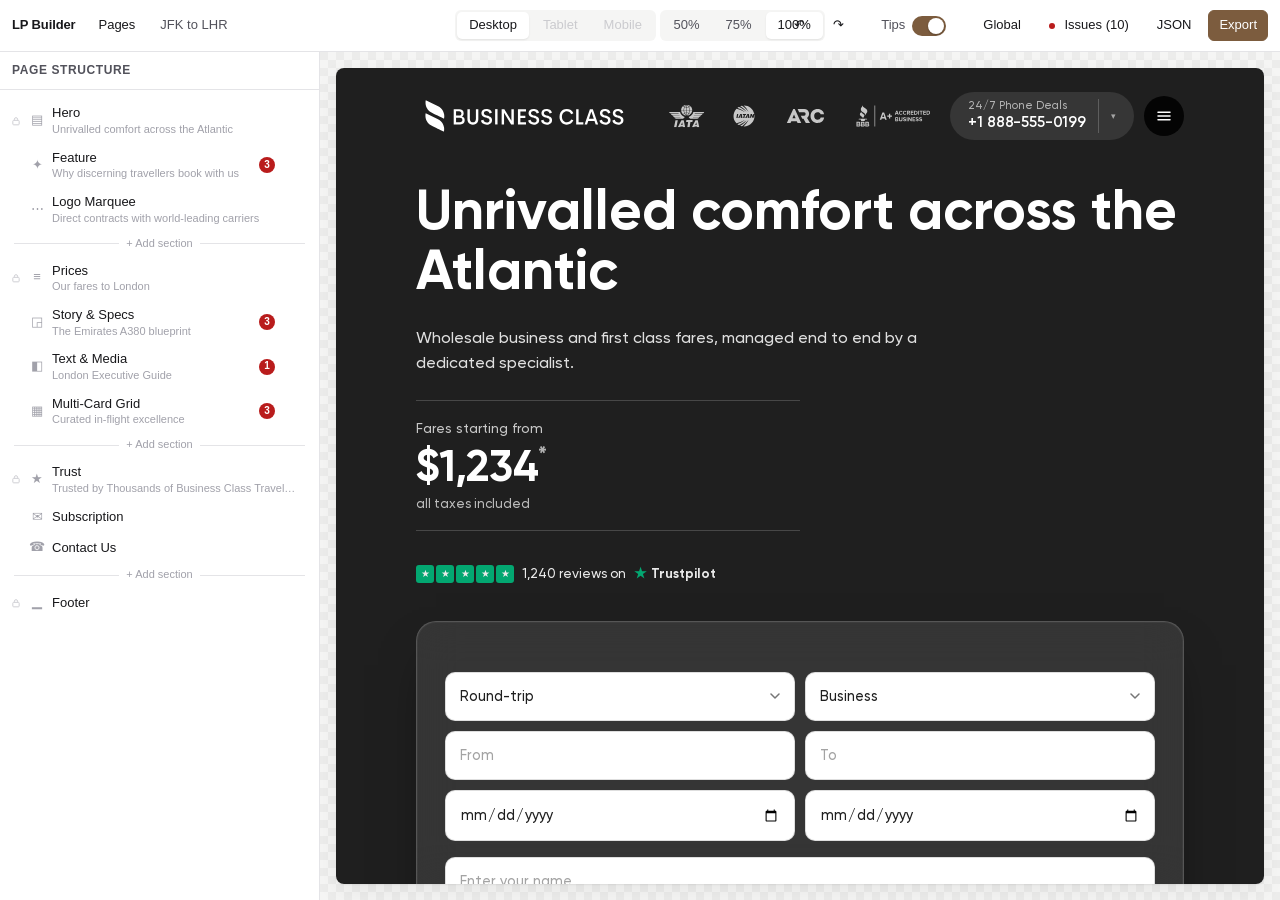
==== commit 12cae87b: "Disable the Tablet and Mobile viewports, marked "In progress" Both segments now carry `disabled` and" ====
--- a/index.html
+++ b/index.html
@@ -17,8 +17,8 @@
     <div class="tb-center">
       <div class="seg" id="viewport-seg" role="group" aria-label="Viewport">
         <button data-vp="desktop" class="on">Desktop</button>
-        <button data-vp="tablet">Tablet</button>
-        <button data-vp="mobile">Mobile</button>
+        <button data-vp="tablet" disabled title="In progress">Tablet</button>
+        <button data-vp="mobile" disabled title="In progress">Mobile</button>
       </div>
       <div class="seg" id="zoom-seg" role="group" aria-label="Zoom">
         <button data-zoom="50">50%</button>
--- a/src/admin.css
+++ b/src/admin.css
@@ -47,6 +47,10 @@
 .seg{display:inline-flex;background:var(--bg);border-radius:var(--r-sm);padding:2px;gap:2px}
 .seg button{border:0;background:transparent;padding:4px 12px;border-radius:5px;cursor:pointer;color:var(--ink-2)}
 .seg button.on{background:var(--panel);color:var(--ink);box-shadow:0 1px 2px rgba(0,0,0,.08)}
+/* No `pointer-events:none` here, unlike .btn[disabled]: the element has to keep receiving
+   hover for the browser to show its `title` — which is the whole point of disabling it. */
+.seg button[disabled]{color:var(--ink-3);opacity:.5;cursor:default}
+.seg button[disabled]:hover{background:transparent}
 
 /* ---------- workspace ---------- */
 .workspace{flex:1;display:flex;min-height:0}
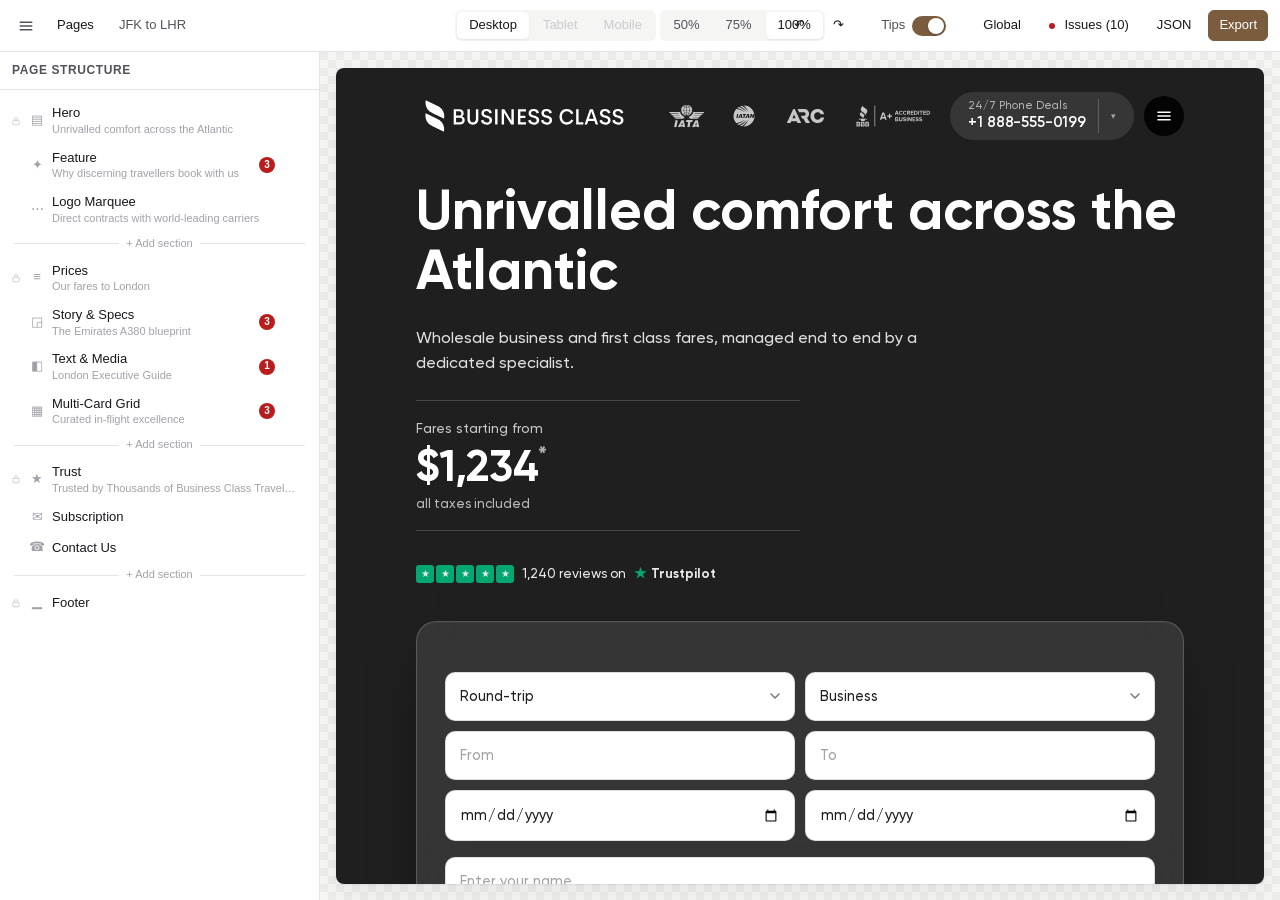
==== commit e1d09674: "Collapse the side panel from a menu button in the topbar The "LP Builder" wordmark is replaced by a " ====
--- a/index.html
+++ b/index.html
@@ -10,7 +10,12 @@
 <div id="app" class="app">
   <header class="topbar">
     <div class="tb-left">
-      <span class="brand">LP&nbsp;Builder</span>
+      <button class="tb-icon" id="btn-panel" type="button" aria-controls="side-panel" aria-expanded="true">
+        <svg viewBox="0 0 16 16" width="16" height="16" fill="none" stroke="currentColor"
+             stroke-width="1.5" stroke-linecap="round" aria-hidden="true">
+          <path d="M2.25 4.25h11.5M2.25 8h11.5M2.25 11.75h11.5"/>
+        </svg>
+      </button>
       <button class="btn btn-ghost" id="btn-pages">Pages</button>
       <span class="page-name" id="page-name" title="Page settings"></span>
     </div>
@@ -43,7 +48,7 @@
   </header>
 
   <main class="workspace">
-    <aside class="panel panel-side">
+    <aside class="panel panel-side" id="side-panel">
       <div class="panel-head">
         <button class="panel-back" id="btn-panel-back" type="button" hidden aria-label="Back to page structure">&#8592;</button>
         <span id="panel-title">Page structure</span>
--- a/src/admin.css
+++ b/src/admin.css
@@ -19,7 +19,10 @@
 .tb-left,.tb-right{display:flex;align-items:center;gap:6px;flex:1;min-width:0}
 .tb-right{justify-content:flex-end}
 .tb-center{flex:0 0 auto}
-.brand{font-weight:650;letter-spacing:-.01em;margin-right:6px;white-space:nowrap}
+.tb-icon{display:flex;align-items:center;justify-content:center;width:28px;height:28px;
+  flex:0 0 auto;border:0;background:transparent;border-radius:var(--r-sm);cursor:pointer;
+  color:var(--ink-2)}
+.tb-icon:hover{background:var(--bg);color:var(--ink)}
 .page-name{color:var(--ink-2);padding:3px 8px;border-radius:var(--r-sm);cursor:pointer;
   overflow:hidden;text-overflow:ellipsis;white-space:nowrap}
 .page-name:hover{background:var(--bg)}
@@ -58,6 +61,9 @@
 /* 20px wider than before: the settings panel now holds nested repeater rows (a price row is
    eleven fields deep) and swatch rows, and 300px made both wrap. */
 .panel-side{width:320px;border-right:1px solid var(--line)}
+/* `.panel` sets display:flex, which outranks the UA stylesheet's [hidden] rule — without
+   this the attribute would be set and the panel would stay on screen. */
+.panel-side[hidden]{display:none}
 .panel-head{flex:0 0 auto;display:flex;align-items:center;gap:6px;
   padding:10px 12px;border-bottom:1px solid var(--line);font-weight:600;font-size:12px;
   text-transform:uppercase;letter-spacing:.05em;color:var(--ink-2)}
